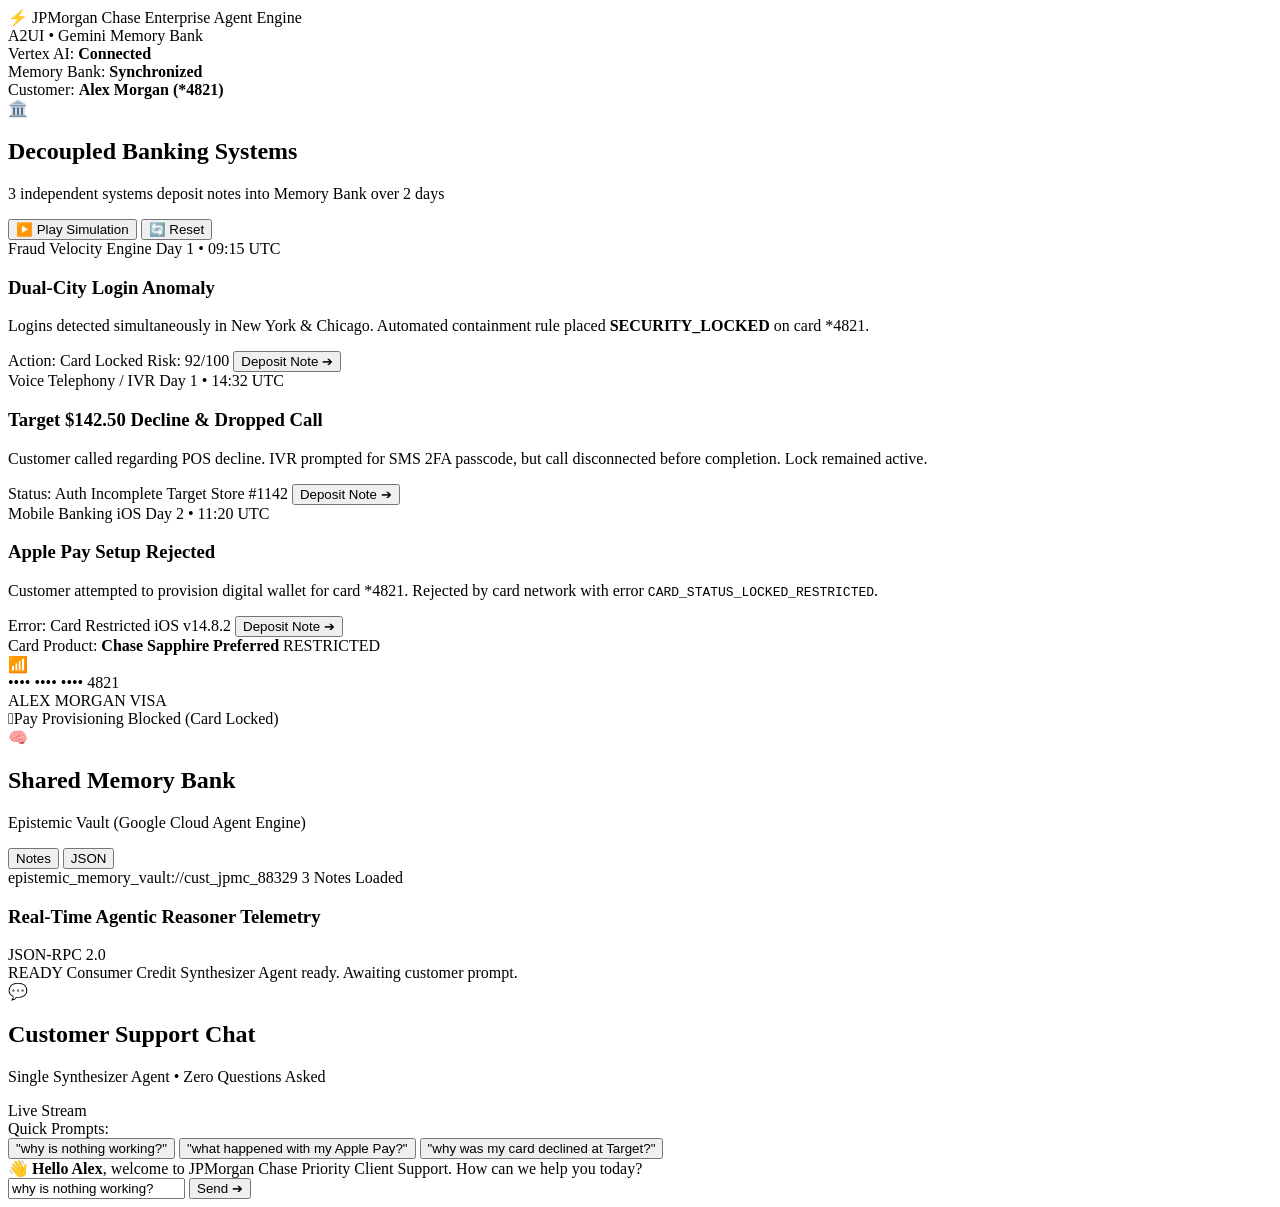
==== frontend/templates/index.html @ c736dd73 "feat: implement JPMC Consumer Credit Memory Bank Synthesizer with ADK & A2UI" ====
<!DOCTYPE html>
<html lang="en">
<head>
    <meta charset="UTF-8">
    <meta name="viewport" content="width=device-width, initial-scale=1.0">
    <title>JPMorgan Chase - Gemini Enterprise Memory Bank Synthesizer</title>
    <link rel="preconnect" href="https://fonts.googleapis.com">
    <link rel="preconnect" href="https://fonts.gstatic.com" crossorigin>
    <link href="https://fonts.googleapis.com/css2?family=Inter:wght@300;400;500;600;700;800&family=JetBrains+Mono:wght@400;500;600&display=swap" rel="stylesheet">
    <link rel="stylesheet" href="/static/css/style.css">
</head>
<body>
    <!-- Top Navigation Bar -->
    <header class="top-nav">
        <div class="nav-brand">
            <div class="brand-logo">
                <span class="bank-icon">⚡</span>
                <span class="brand-title">JPMorgan Chase <span>Enterprise Agent Engine</span></span>
            </div>
            <div class="badge-tag">A2UI • Gemini Memory Bank</div>
        </div>
        <div class="system-telemetry-bar">
            <div class="telemetry-pill">
                <span class="status-dot green pulse"></span>
                <span>Vertex AI: <strong>Connected</strong></span>
            </div>
            <div class="telemetry-pill">
                <span class="status-dot blue pulse"></span>
                <span>Memory Bank: <strong id="top-memory-status">Synchronized</strong></span>
            </div>
            <div class="telemetry-pill">
                <span class="status-dot purple"></span>
                <span>Customer: <strong>Alex Morgan (*4821)</strong></span>
            </div>
        </div>
    </header>

    <!-- Main Application Container -->
    <main class="app-layout">
        
        <!-- Column 1: Decoupled Bank Subsystems (Producers) -->
        <section class="panel left-panel">
            <div class="panel-header">
                <div class="panel-title-wrap">
                    <span class="section-icon">🏛️</span>
                    <div>
                        <h2>Decoupled Banking Systems</h2>
                        <p class="section-sub">3 independent systems deposit notes into Memory Bank over 2 days</p>
                    </div>
                </div>
                <div class="header-action-group">
                    <button id="play-sim-btn" class="btn-primary btn-sm" title="Animate cross-system ingestion">▶️ Play Simulation</button>
                    <button id="reseed-btn" class="btn-secondary btn-sm" title="Re-seed scenario">🔄 Reset</button>
                </div>
            </div>

            <div class="subsystems-feed">
                <!-- System 1: Fraud Engine -->
                <div class="system-event-card border-red" id="card-fraud">
                    <div class="event-card-header">
                        <span class="system-tag red">Fraud Velocity Engine</span>
                        <span class="event-time">Day 1 • 09:15 UTC</span>
                    </div>
                    <h3 class="event-title">Dual-City Login Anomaly</h3>
                    <p class="event-desc">Logins detected simultaneously in New York & Chicago. Automated containment rule placed <strong>SECURITY_LOCKED</strong> on card *4821.</p>
                    <div class="event-meta">
                        <span class="meta-chip">Action: Card Locked</span>
                        <span class="meta-chip">Risk: 92/100</span>
                        <button class="mini-send-btn" data-system="fraud" title="Emit note into Memory Bank">Deposit Note ➔</button>
                    </div>
                </div>

                <!-- System 2: Telephony IVR -->
                <div class="system-event-card border-amber" id="card-ivr">
                    <div class="event-card-header">
                        <span class="system-tag amber">Voice Telephony / IVR</span>
                        <span class="event-time">Day 1 • 14:32 UTC</span>
                    </div>
                    <h3 class="event-title">Target $142.50 Decline & Dropped Call</h3>
                    <p class="event-desc">Customer called regarding POS decline. IVR prompted for SMS 2FA passcode, but call disconnected before completion. Lock remained active.</p>
                    <div class="event-meta">
                        <span class="meta-chip">Status: Auth Incomplete</span>
                        <span class="meta-chip">Target Store #1142</span>
                        <button class="mini-send-btn" data-system="ivr" title="Emit note into Memory Bank">Deposit Note ➔</button>
                    </div>
                </div>

                <!-- System 3: Mobile App -->
                <div class="system-event-card border-blue" id="card-mobile">
                    <div class="event-card-header">
                        <span class="system-tag blue">Mobile Banking iOS</span>
                        <span class="event-time">Day 2 • 11:20 UTC</span>
                    </div>
                    <h3 class="event-title">Apple Pay Setup Rejected</h3>
                    <p class="event-desc">Customer attempted to provision digital wallet for card *4821. Rejected by card network with error <code>CARD_STATUS_LOCKED_RESTRICTED</code>.</p>
                    <div class="event-meta">
                        <span class="meta-chip">Error: Card Restricted</span>
                        <span class="meta-chip">iOS v14.8.2</span>
                        <button class="mini-send-btn" data-system="mobile" title="Emit note into Memory Bank">Deposit Note ➔</button>
                    </div>
                </div>
            </div>

            <!-- Customer Account State Widget -->
            <div class="customer-card-status" id="account-status-card">
                <div class="card-status-header">
                    <span>Card Product: <strong>Chase Sapphire Preferred</strong></span>
                    <span class="badge-status danger" id="card-badge">RESTRICTED</span>
                </div>
                <div class="card-chip-preview" id="visual-card-preview">
                    <div class="card-chip-row">
                        <div class="card-chip"></div>
                        <span class="contactless-icon">📶</span>
                    </div>
                    <div class="card-num">•••• •••• •••• 4821</div>
                    <div class="card-footer-row">
                        <span class="card-holder">ALEX MORGAN</span>
                        <span class="card-brand-logo">VISA</span>
                    </div>
                </div>
                <div class="apple-pay-status-row">
                    <span class="apple-pay-icon">Pay</span>
                    <span id="apple-pay-status-text" class="apple-pay-badge-restricted">Provisioning Blocked (Card Locked)</span>
                </div>
            </div>
        </section>

        <!-- Column 2: Gemini Enterprise Memory Bank (Shared Epistemic Layer) -->
        <section class="panel center-panel">
            <div class="panel-header">
                <div class="panel-title-wrap">
                    <span class="section-icon">🧠</span>
                    <div>
                        <h2>Shared Memory Bank</h2>
                        <p class="section-sub">Epistemic Vault (Google Cloud Agent Engine)</p>
                    </div>
                </div>
                <div class="view-toggle-group">
                    <button class="toggle-btn active" id="view-notes-btn">Notes</button>
                    <button class="toggle-btn" id="view-json-btn">JSON</button>
                </div>
            </div>

            <div class="memory-bank-terminal" id="memory-bank-terminal">
                <div class="terminal-header">
                    <span class="term-dot red"></span>
                    <span class="term-dot yellow"></span>
                    <span class="term-dot green"></span>
                    <span class="term-title">epistemic_memory_vault://cust_jpmc_88329</span>
                    <span class="badge-pill term-badge" id="memory-count-badge">3 Notes Loaded</span>
                </div>
                <div class="terminal-body" id="memory-terminal-body">
                    <!-- Dynamic memory fragments rendered via JS -->
                </div>
            </div>

            <!-- Live Agent Trace Telemetry Panel -->
            <div class="agent-trace-box">
                <div class="trace-header">
                    <span class="live-beacon"></span>
                    <h3>Real-Time Agentic Reasoner Telemetry</h3>
                    <span class="trace-sub-pill">JSON-RPC 2.0</span>
                </div>
                <div class="trace-logs" id="agent-trace-logs">
                    <div class="trace-item thought">
                        <span class="trace-badge">READY</span>
                        <span class="trace-msg">Consumer Credit Synthesizer Agent ready. Awaiting customer prompt.</span>
                    </div>
                </div>
            </div>
        </section>

        <!-- Column 3: Synthesizer Chat & A2UI Dynamic Presentation -->
        <section class="panel right-panel">
            <div class="panel-header">
                <div class="panel-title-wrap">
                    <span class="section-icon">💬</span>
                    <div>
                        <h2>Customer Support Chat</h2>
                        <p class="section-sub">Single Synthesizer Agent • Zero Questions Asked</p>
                    </div>
                </div>
                <span class="badge-pill live-pill">Live Stream</span>
            </div>

            <!-- Pre-canned Quick Scenario Triggers -->
            <div class="quick-scenario-bar">
                <span class="scenario-label">Quick Prompts:</span>
                <div class="chip-container">
                    <button class="quick-chip-btn active-chip" data-prompt="why is nothing working?">
                        "why is nothing working?"
                    </button>
                    <button class="quick-chip-btn" data-prompt="what happened with my Apple Pay?">
                        "what happened with my Apple Pay?"
                    </button>
                    <button class="quick-chip-btn" data-prompt="why was my card declined at Target?">
                        "why was my card declined at Target?"
                    </button>
                </div>
            </div>

            <!-- Chat Message Viewport -->
            <div class="chat-viewport" id="chat-viewport">
                <!-- Welcome greeting -->
                <div class="chat-message system">
                    <div class="msg-bubble">
                        👋 <strong>Hello Alex</strong>, welcome to JPMorgan Chase Priority Client Support. How can we help you today?
                    </div>
                </div>
            </div>

            <!-- Dynamic A2UI Schema Anchor Container -->
            <div id="a2ui-presentation-container" class="a2ui-container"></div>

            <!-- Chat Input Area -->
            <div class="chat-input-area">
                <form id="chat-form" class="chat-input-form">
                    <input type="text" id="chat-input" placeholder="Type a message or click a quick prompt above..." autocomplete="off" value="why is nothing working?">
                    <button type="submit" id="send-btn" class="btn-primary">
                        <span>Send</span>
                        <span class="send-arrow">➔</span>
                    </button>
                </form>
            </div>
        </section>

    </main>

    <script src="/static/js/app.js"></script>
</body>
</html>
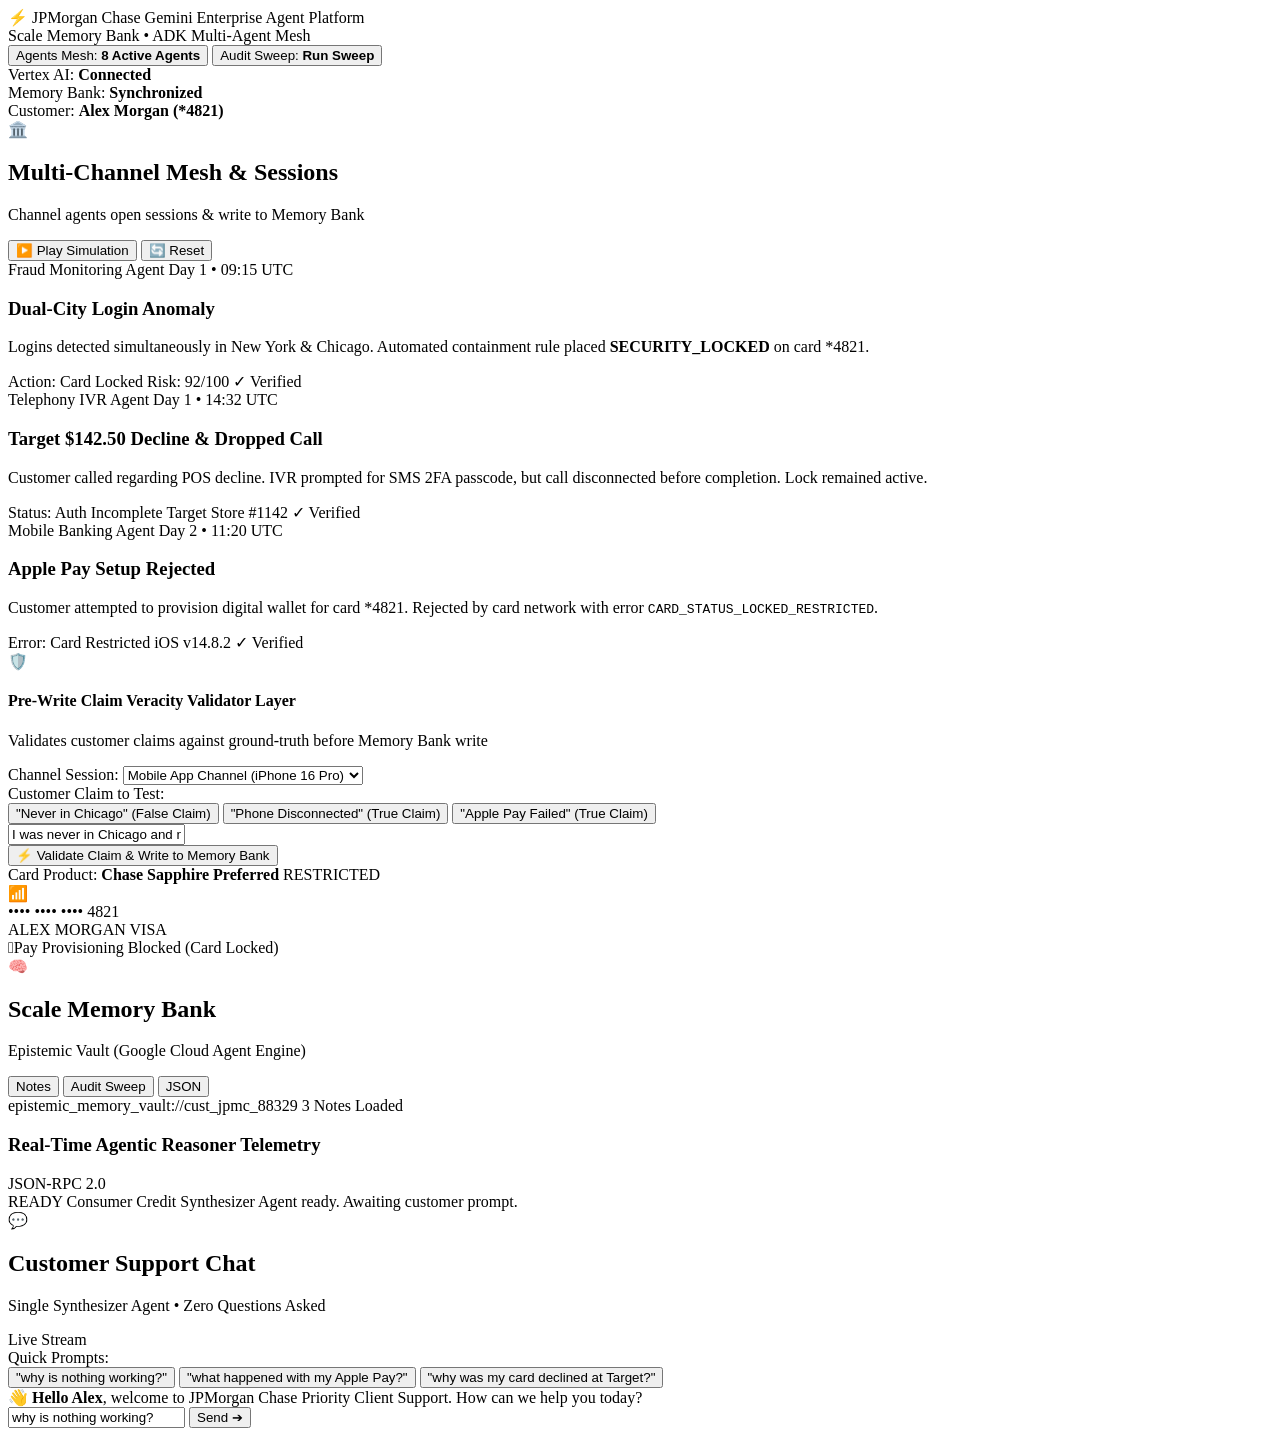
==== commit 87b4d938: "feat: implement Gemini Enterprise Scale Memory Bank, 8-agent topology, pre-write claim veracity vali" ====
--- a/frontend/templates/index.html
+++ b/frontend/templates/index.html
@@ -3,7 +3,7 @@
 <head>
     <meta charset="UTF-8">
     <meta name="viewport" content="width=device-width, initial-scale=1.0">
-    <title>JPMorgan Chase - Gemini Enterprise Memory Bank Synthesizer</title>
+    <title>JPMorgan Chase - Gemini Enterprise Agent Platform & Scale Memory Bank</title>
     <link rel="preconnect" href="https://fonts.googleapis.com">
     <link rel="preconnect" href="https://fonts.gstatic.com" crossorigin>
     <link href="https://fonts.googleapis.com/css2?family=Inter:wght@300;400;500;600;700;800&family=JetBrains+Mono:wght@400;500;600&display=swap" rel="stylesheet">
@@ -15,11 +15,19 @@
         <div class="nav-brand">
             <div class="brand-logo">
                 <span class="bank-icon">⚡</span>
-                <span class="brand-title">JPMorgan Chase <span>Enterprise Agent Engine</span></span>
-            </div>
-            <div class="badge-tag">A2UI • Gemini Memory Bank</div>
+                <span class="brand-title">JPMorgan Chase <span>Gemini Enterprise Agent Platform</span></span>
+            </div>
+            <div class="badge-tag">Scale Memory Bank • ADK Multi-Agent Mesh</div>
         </div>
         <div class="system-telemetry-bar">
+            <button id="view-agents-btn" class="telemetry-pill-btn" title="View all 8 agents in system">
+                <span class="status-dot purple pulse"></span>
+                <span>Agents Mesh: <strong>8 Active Agents</strong></span>
+            </button>
+            <button id="run-audit-sweep-btn" class="telemetry-pill-btn" title="Run consolidated sweep across memory banks">
+                <span class="status-dot red pulse"></span>
+                <span>Audit Sweep: <strong id="top-audit-status">Run Sweep</strong></span>
+            </button>
             <div class="telemetry-pill">
                 <span class="status-dot green pulse"></span>
                 <span>Vertex AI: <strong>Connected</strong></span>
@@ -29,7 +37,7 @@
                 <span>Memory Bank: <strong id="top-memory-status">Synchronized</strong></span>
             </div>
             <div class="telemetry-pill">
-                <span class="status-dot purple"></span>
+                <span class="status-dot gold"></span>
                 <span>Customer: <strong>Alex Morgan (*4821)</strong></span>
             </div>
         </div>
@@ -38,14 +46,14 @@
     <!-- Main Application Container -->
     <main class="app-layout">
         
-        <!-- Column 1: Decoupled Bank Subsystems (Producers) -->
+        <!-- Column 1: Multi-Channel Producers & Pre-Write Veracity Layer -->
         <section class="panel left-panel">
             <div class="panel-header">
                 <div class="panel-title-wrap">
                     <span class="section-icon">🏛️</span>
                     <div>
-                        <h2>Decoupled Banking Systems</h2>
-                        <p class="section-sub">3 independent systems deposit notes into Memory Bank over 2 days</p>
+                        <h2>Multi-Channel Mesh & Sessions</h2>
+                        <p class="section-sub">Channel agents open sessions & write to Memory Bank</p>
                     </div>
                 </div>
                 <div class="header-action-group">
@@ -54,11 +62,12 @@
                 </div>
             </div>
 
+            <!-- Subsystems / Channel Cards -->
             <div class="subsystems-feed">
                 <!-- System 1: Fraud Engine -->
                 <div class="system-event-card border-red" id="card-fraud">
                     <div class="event-card-header">
-                        <span class="system-tag red">Fraud Velocity Engine</span>
+                        <span class="system-tag red">Fraud Monitoring Agent</span>
                         <span class="event-time">Day 1 • 09:15 UTC</span>
                     </div>
                     <h3 class="event-title">Dual-City Login Anomaly</h3>
@@ -66,14 +75,14 @@
                     <div class="event-meta">
                         <span class="meta-chip">Action: Card Locked</span>
                         <span class="meta-chip">Risk: 92/100</span>
-                        <button class="mini-send-btn" data-system="fraud" title="Emit note into Memory Bank">Deposit Note ➔</button>
+                        <span class="veracity-badge true">✓ Verified</span>
                     </div>
                 </div>
 
                 <!-- System 2: Telephony IVR -->
                 <div class="system-event-card border-amber" id="card-ivr">
                     <div class="event-card-header">
-                        <span class="system-tag amber">Voice Telephony / IVR</span>
+                        <span class="system-tag amber">Telephony IVR Agent</span>
                         <span class="event-time">Day 1 • 14:32 UTC</span>
                     </div>
                     <h3 class="event-title">Target $142.50 Decline & Dropped Call</h3>
@@ -81,14 +90,14 @@
                     <div class="event-meta">
                         <span class="meta-chip">Status: Auth Incomplete</span>
                         <span class="meta-chip">Target Store #1142</span>
-                        <button class="mini-send-btn" data-system="ivr" title="Emit note into Memory Bank">Deposit Note ➔</button>
+                        <span class="veracity-badge true">✓ Verified</span>
                     </div>
                 </div>
 
                 <!-- System 3: Mobile App -->
                 <div class="system-event-card border-blue" id="card-mobile">
                     <div class="event-card-header">
-                        <span class="system-tag blue">Mobile Banking iOS</span>
+                        <span class="system-tag blue">Mobile Banking Agent</span>
                         <span class="event-time">Day 2 • 11:20 UTC</span>
                     </div>
                     <h3 class="event-title">Apple Pay Setup Rejected</h3>
@@ -96,8 +105,41 @@
                     <div class="event-meta">
                         <span class="meta-chip">Error: Card Restricted</span>
                         <span class="meta-chip">iOS v14.8.2</span>
-                        <button class="mini-send-btn" data-system="mobile" title="Emit note into Memory Bank">Deposit Note ➔</button>
-                    </div>
+                        <span class="veracity-badge true">✓ Verified</span>
+                    </div>
+                </div>
+            </div>
+
+            <!-- Pre-Write Claim Veracity Validation Live Tester -->
+            <div class="veracity-validator-panel">
+                <div class="validator-header">
+                    <span class="validator-icon">🛡️</span>
+                    <div>
+                        <h4>Pre-Write Claim Veracity Validator Layer</h4>
+                        <p class="validator-sub">Validates customer claims against ground-truth before Memory Bank write</p>
+                    </div>
+                </div>
+                <div class="validator-body">
+                    <div class="form-row">
+                        <label>Channel Session:</label>
+                        <select id="validator-channel-select" class="validator-select">
+                            <option value="MOBILE_APP">Mobile App Channel (iPhone 16 Pro)</option>
+                            <option value="TELEPHONY_IVR">Telephony IVR Channel (Voice Call)</option>
+                            <option value="FRAUD_DETECTION">Fraud Channel (RiskOps)</option>
+                            <option value="WEB_PORTAL">Web Portal Channel (Browser)</option>
+                        </select>
+                    </div>
+                    <div class="form-row">
+                        <label>Customer Claim to Test:</label>
+                        <div class="claim-quick-chips">
+                            <button class="claim-chip" data-claim="I was never in Chicago and never logged in from Chicago.">"Never in Chicago" (False Claim)</button>
+                            <button class="claim-chip" data-claim="My phone call disconnected before I could enter the SMS OTP passcode.">"Phone Disconnected" (True Claim)</button>
+                            <button class="claim-chip" data-claim="Apple Pay setup rejected my card with locked error.">"Apple Pay Failed" (True Claim)</button>
+                        </div>
+                        <input type="text" id="validator-claim-input" class="validator-input" placeholder="Type customer claim or click a sample..." value="I was never in Chicago and never logged in from Chicago.">
+                    </div>
+                    <button id="validate-write-btn" class="btn-primary btn-sm btn-block">⚡ Validate Claim & Write to Memory Bank</button>
+                    <div id="validator-result" class="validator-result-box" style="display: none;"></div>
                 </div>
             </div>
 
@@ -125,18 +167,19 @@
             </div>
         </section>
 
-        <!-- Column 2: Gemini Enterprise Memory Bank (Shared Epistemic Layer) -->
+        <!-- Column 2: Gemini Enterprise Memory Bank & Consolidated Sweep -->
         <section class="panel center-panel">
             <div class="panel-header">
                 <div class="panel-title-wrap">
                     <span class="section-icon">🧠</span>
                     <div>
-                        <h2>Shared Memory Bank</h2>
+                        <h2>Scale Memory Bank</h2>
                         <p class="section-sub">Epistemic Vault (Google Cloud Agent Engine)</p>
                     </div>
                 </div>
                 <div class="view-toggle-group">
                     <button class="toggle-btn active" id="view-notes-btn">Notes</button>
+                    <button class="toggle-btn" id="view-audit-btn">Audit Sweep</button>
                     <button class="toggle-btn" id="view-json-btn">JSON</button>
                 </div>
             </div>
@@ -226,6 +269,25 @@
 
     </main>
 
+    <!-- Modal: All Agents Roster & Architecture Specification -->
+    <div id="agents-modal" class="modal-overlay" style="display: none;">
+        <div class="modal-content glass-card">
+            <div class="modal-header">
+                <div class="modal-title">
+                    <span class="modal-icon">🤖</span>
+                    <div>
+                        <h3>Multi-Agent System Roster (8 Agents)</h3>
+                        <p class="modal-sub">Google Cloud Agent Development Kit (ADK) • Gemini Enterprise Memory Bank</p>
+                    </div>
+                </div>
+                <button id="close-modal-btn" class="modal-close">&times;</button>
+            </div>
+            <div class="modal-body" id="agents-roster-container">
+                <!-- Dynamic agent cards rendered via JS -->
+            </div>
+        </div>
+    </div>
+
     <script src="/static/js/app.js"></script>
 </body>
 </html>
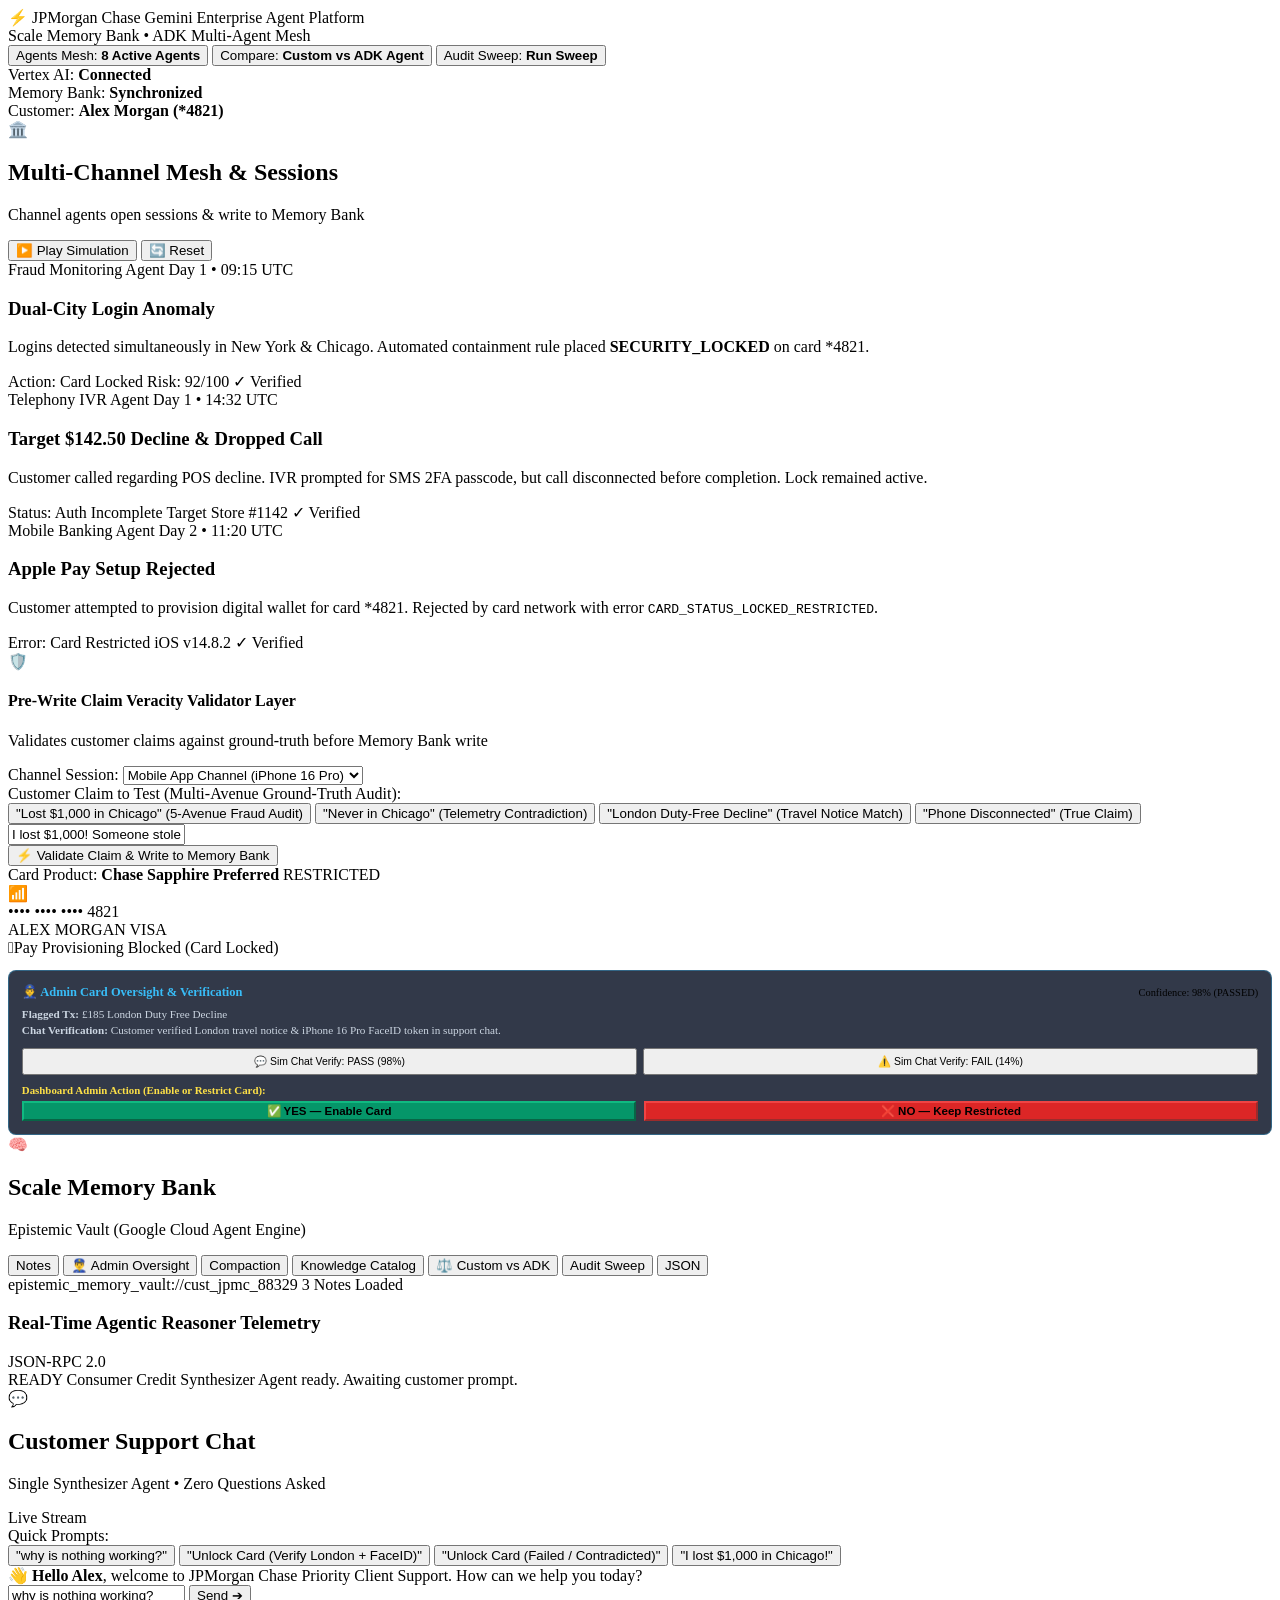
==== commit 157a163f: "feat: Vertex AI Memory Bank, text-embedding-005 Knowledge Catalog, Custom vs ADK comparison, claim-r" ====
--- a/frontend/templates/index.html
+++ b/frontend/templates/index.html
@@ -24,6 +24,10 @@
                 <span class="status-dot purple pulse"></span>
                 <span>Agents Mesh: <strong>8 Active Agents</strong></span>
             </button>
+            <button id="top-comparison-btn" class="telemetry-pill-btn" title="Compare Google Native ADK Agent vs Custom Framework Agent">
+                <span class="status-dot blue pulse"></span>
+                <span>Compare: <strong>Custom vs ADK Agent</strong></span>
+            </button>
             <button id="run-audit-sweep-btn" class="telemetry-pill-btn" title="Run consolidated sweep across memory banks">
                 <span class="status-dot red pulse"></span>
                 <span>Audit Sweep: <strong id="top-audit-status">Run Sweep</strong></span>
@@ -130,13 +134,14 @@
                         </select>
                     </div>
                     <div class="form-row">
-                        <label>Customer Claim to Test:</label>
+                        <label>Customer Claim to Test (Multi-Avenue Ground-Truth Audit):</label>
                         <div class="claim-quick-chips">
-                            <button class="claim-chip" data-claim="I was never in Chicago and never logged in from Chicago.">"Never in Chicago" (False Claim)</button>
+                            <button class="claim-chip" data-claim="I lost $1,000! Someone stole my card details and charged $1,000 in Chicago while I was in New York preparing for London!">"Lost $1,000 in Chicago" (5-Avenue Fraud Audit)</button>
+                            <button class="claim-chip" data-claim="I was never in Chicago and never logged in from Chicago.">"Never in Chicago" (Telemetry Contradiction)</button>
+                            <button class="claim-chip" data-claim="My card was declined at London Heathrow Duty-Free while traveling in the UK.">"London Duty-Free Decline" (Travel Notice Match)</button>
                             <button class="claim-chip" data-claim="My phone call disconnected before I could enter the SMS OTP passcode.">"Phone Disconnected" (True Claim)</button>
-                            <button class="claim-chip" data-claim="Apple Pay setup rejected my card with locked error.">"Apple Pay Failed" (True Claim)</button>
                         </div>
-                        <input type="text" id="validator-claim-input" class="validator-input" placeholder="Type customer claim or click a sample..." value="I was never in Chicago and never logged in from Chicago.">
+                        <input type="text" id="validator-claim-input" class="validator-input" placeholder="Type customer claim or click a sample..." value="I lost $1,000! Someone stole my card details and charged $1,000 in Chicago while I was in New York preparing for London!">
                     </div>
                     <button id="validate-write-btn" class="btn-primary btn-sm btn-block">⚡ Validate Claim & Write to Memory Bank</button>
                     <div id="validator-result" class="validator-result-box" style="display: none;"></div>
@@ -164,6 +169,27 @@
                     <span class="apple-pay-icon">Pay</span>
                     <span id="apple-pay-status-text" class="apple-pay-badge-restricted">Provisioning Blocked (Card Locked)</span>
                 </div>
+
+                <!-- Dashboard Admin Oversight & Card Unlock Control Panel -->
+                <div id="admin-oversight-card-box" style="margin-top:0.85rem; padding:0.8rem; background:rgba(15,23,42,0.85); border:1px solid rgba(56,189,248,0.35); border-radius:8px;">
+                    <div style="display:flex; justify-content:space-between; align-items:center; margin-bottom:0.45rem;">
+                        <span style="font-weight:700; color:#38bdf8; font-size:0.78rem;">👮‍♂️ Admin Card Oversight & Verification</span>
+                        <span id="admin-confidence-badge" class="badge-status success" style="font-size:0.65rem;">Confidence: 98% (PASSED)</span>
+                    </div>
+                    <div id="admin-verification-summary" style="font-size:0.7rem; color:#cbd5e1; margin-bottom:0.6rem; line-height:1.4;">
+                        <strong>Flagged Tx:</strong> £185 London Duty Free Decline<br>
+                        <strong>Chat Verification:</strong> Customer verified London travel notice & iPhone 16 Pro FaceID token in support chat.
+                    </div>
+                    <div style="display:flex; gap:0.35rem; margin-bottom:0.55rem;">
+                        <button id="sim-verify-pass-btn" class="btn-secondary btn-sm" style="flex:1; font-size:0.65rem; padding:0.3rem;" title="Simulate customer passing chat verification (98% confidence)">💬 Sim Chat Verify: PASS (98%)</button>
+                        <button id="sim-verify-fail-btn" class="btn-secondary btn-sm" style="flex:1; font-size:0.65rem; padding:0.3rem;" title="Simulate customer failing chat verification (14% confidence)">⚠️ Sim Chat Verify: FAIL (14%)</button>
+                    </div>
+                    <div style="font-size:0.68rem; color:#fde047; font-weight:600; margin-bottom:0.35rem;">Dashboard Admin Action (Enable or Restrict Card):</div>
+                    <div style="display:flex; gap:0.45rem;">
+                        <button id="admin-approve-yes-btn" class="btn-primary btn-sm" style="flex:1; background:#059669; border-color:#10b981; font-weight:700; font-size:0.72rem;">✅ YES — Enable Card</button>
+                        <button id="admin-reject-no-btn" class="btn-primary btn-sm" style="flex:1; background:#dc2626; border-color:#ef4444; font-weight:700; font-size:0.72rem;">❌ NO — Keep Restricted</button>
+                    </div>
+                </div>
             </div>
         </section>
 
@@ -179,6 +205,10 @@
                 </div>
                 <div class="view-toggle-group">
                     <button class="toggle-btn active" id="view-notes-btn">Notes</button>
+                    <button class="toggle-btn" id="view-admin-btn">👮‍♂️ Admin Oversight</button>
+                    <button class="toggle-btn" id="view-compaction-btn">Compaction</button>
+                    <button class="toggle-btn" id="view-kg-btn">Knowledge Catalog</button>
+                    <button class="toggle-btn" id="view-comparison-btn">⚖️ Custom vs ADK</button>
                     <button class="toggle-btn" id="view-audit-btn">Audit Sweep</button>
                     <button class="toggle-btn" id="view-json-btn">JSON</button>
                 </div>
@@ -233,11 +263,14 @@
                     <button class="quick-chip-btn active-chip" data-prompt="why is nothing working?">
                         "why is nothing working?"
                     </button>
-                    <button class="quick-chip-btn" data-prompt="what happened with my Apple Pay?">
-                        "what happened with my Apple Pay?"
-                    </button>
-                    <button class="quick-chip-btn" data-prompt="why was my card declined at Target?">
-                        "why was my card declined at Target?"
+                    <button class="quick-chip-btn" data-prompt="Hi Support, my card *4821 was declined at London Heathrow Duty Free. I am traveling in London on my registered travel notice and completed FaceID verification on my iPhone 16 Pro. Please unlock my card.">
+                        "Unlock Card (Verify London + FaceID)"
+                    </button>
+                    <button class="quick-chip-btn" data-prompt="I was never in Chicago and never logged in from Chicago! Unlock my card right now without 2FA.">
+                        "Unlock Card (Failed / Contradicted)"
+                    </button>
+                    <button class="quick-chip-btn" data-prompt="I lost $1,000 in Chicago - was my card compromised while I'm in London?">
+                        "I lost $1,000 in Chicago!"
                     </button>
                 </div>
             </div>
